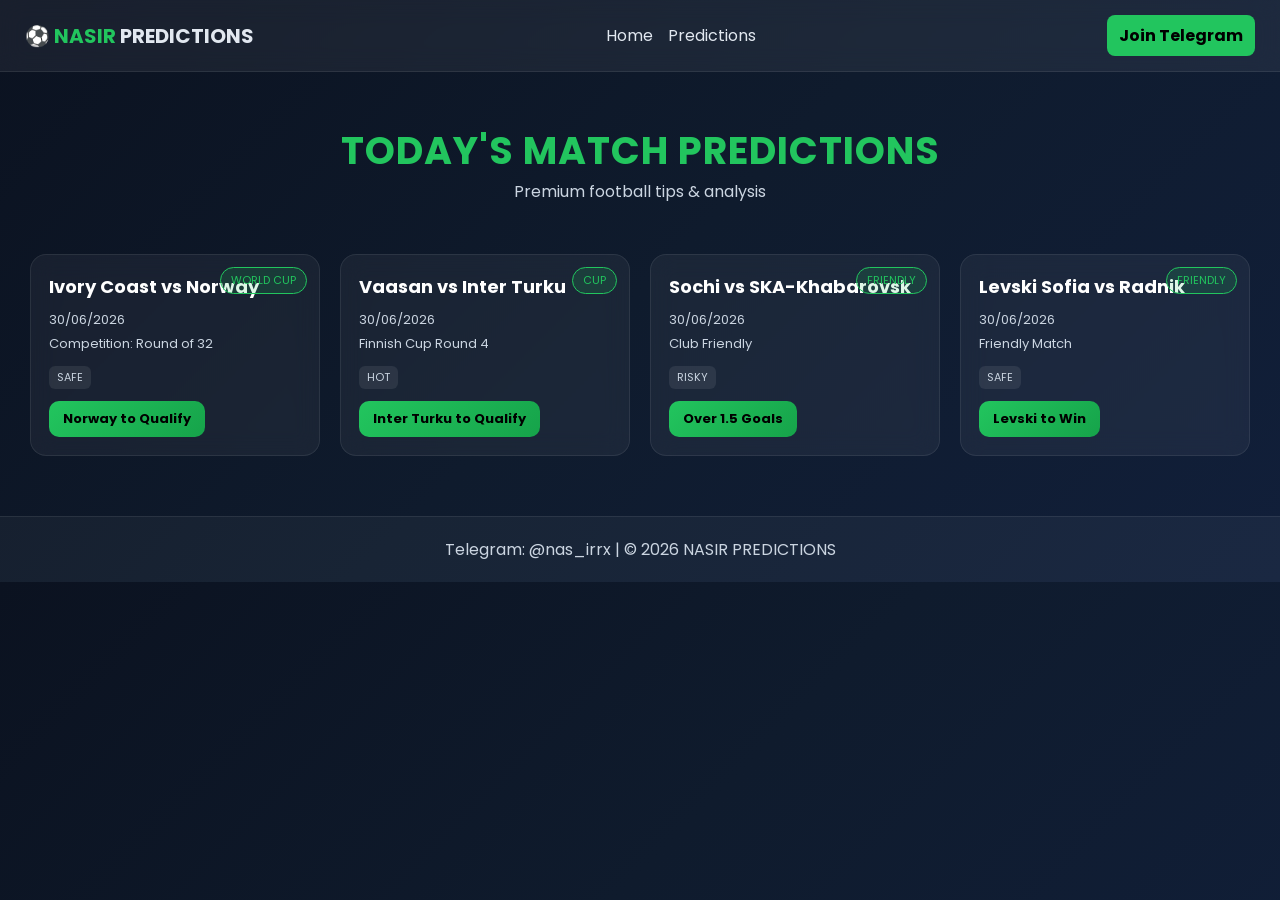
==== predictions.html @ 6f2b08a2 "Add files via upload" ====
<!DOCTYPE html>
<html lang="en">
<head>
<meta charset="UTF-8">
<meta name="viewport" content="width=device-width, initial-scale=1.0">
<title>Predictions - NASIR PREDICTIONS</title>

<link rel="stylesheet" href="style.css">

<link href="https://fonts.googleapis.com/css2?family=Poppins:wght@300;400;600;700;800&display=swap" rel="stylesheet">

<style>

body {
    background: linear-gradient(135deg, #0b1220, #0f1b2d, #111f3a);
}

/* TITLE */
.title {
    text-align: center;
    padding: 50px 20px 20px;
}

.title h1 {
    font-size: 38px;
    color: #22c55e;
    letter-spacing: 1px;
}

.title p {
    color: #cbd5e1;
}

/* GRID */
.container {
    display: grid;
    grid-template-columns: repeat(auto-fit, minmax(280px, 1fr));
    gap: 20px;
    padding: 30px;
}

/* CARD */
.match-card {
    background: rgba(255,255,255,0.05);
    border: 1px solid rgba(255,255,255,0.08);
    border-radius: 16px;
    padding: 18px;
    backdrop-filter: blur(12px);
    transition: 0.3s;
    position: relative;
    overflow: hidden;
}

.match-card:hover {
    transform: translateY(-6px);
    border-color: #22c55e;
}

/* TOP BADGE */
.badge {
    position: absolute;
    top: 12px;
    right: 12px;
    background: rgba(34,197,94,0.15);
    border: 1px solid #22c55e;
    color: #22c55e;
    padding: 4px 10px;
    font-size: 11px;
    border-radius: 20px;
}

/* MATCH NAME */
.match-card h3 {
    color: #ffffff;
    font-size: 18px;
    margin-bottom: 10px;
}

/* TEXT */
.match-card p {
    color: #cbd5e1;
    font-size: 13px;
    margin: 4px 0;
}

/* PICK BOX */
.pick {
    margin-top: 12px;
    display: inline-block;
    padding: 8px 14px;
    border-radius: 10px;
    background: linear-gradient(135deg, #22c55e, #16a34a);
    color: black;
    font-weight: bold;
    font-size: 13px;
}

/* SMALL TAGS */
.tag {
    display: inline-block;
    margin-top: 8px;
    font-size: 11px;
    padding: 3px 8px;
    border-radius: 6px;
    background: rgba(255,255,255,0.08);
    color: #cbd5e1;
}

/* FOOTER */
footer {
    text-align: center;
    padding: 20px;
    background: rgba(255,255,255,0.04);
    border-top: 1px solid rgba(255,255,255,0.08);
    color: #cbd5e1;
    margin-top: 30px;
}

/* MOBILE */
@media (max-width: 768px) {
    .title h1 {
        font-size: 26px;
    }
}

</style>

</head>

<body>

<header>

<div class="logo">
⚽ NASIR <span>PREDICTIONS</span>
</div>

<nav>
<a href="index.html">Home</a>
<a href="predictions.html">Predictions</a>
</nav>

<a href="https://t.me/nas_irrx" class="telegram">
Join Telegram
</a>

</header>

<section class="title">
<h1>TODAY'S MATCH PREDICTIONS</h1>
<p>Premium football tips & analysis</p>
</section>

<section class="container">

<!-- 1 -->
<div class="match-card">
<div class="badge">WORLD CUP</div>
<h3>Ivory Coast vs Norway</h3>
<p>30/06/2026</p>
<p>Competition: Round of 32</p>
<span class="tag">SAFE</span><br>
<span class="pick">Norway to Qualify</span>
</div>

<!-- 2 -->
<div class="match-card">
<div class="badge">CUP</div>
<h3>Vaasan vs Inter Turku</h3>
<p>30/06/2026</p>
<p>Finnish Cup Round 4</p>
<span class="tag">HOT</span><br>
<span class="pick">Inter Turku to Qualify</span>
</div>

<!-- 3 -->
<div class="match-card">
<div class="badge">FRIENDLY</div>
<h3>Sochi vs SKA-Khabarovsk</h3>
<p>30/06/2026</p>
<p>Club Friendly</p>
<span class="tag">RISKY</span><br>
<span class="pick">Over 1.5 Goals</span>
</div>

<!-- 4 -->
<div class="match-card">
<div class="badge">FRIENDLY</div>
<h3>Levski Sofia vs Radnik</h3>
<p>30/06/2026</p>
<p>Friendly Match</p>
<span class="tag">SAFE</span><br>
<span class="pick">Levski to Win</span>
</div>

</section>

<footer>
Telegram: @nas_irrx | © 2026 NASIR PREDICTIONS
</footer>

</body>
</html>
---- style.css ----
* {
    margin: 0;
    padding: 0;
    box-sizing: border-box;
    font-family: 'Poppins', sans-serif;
}

body {
    background: linear-gradient(135deg, #0b1220, #0f1b2d, #111f3a);
    color: #fff;
    overflow-x: hidden;
}

/* HEADER */
header {
    display: flex;
    justify-content: space-between;
    align-items: center;
    padding: 15px 25px;
    background: rgba(255,255,255,0.06);
    backdrop-filter: blur(12px);
    border-bottom: 1px solid rgba(255,255,255,0.08);
}

/* LOGO */
.logo {
    font-size: 20px;
    font-weight: 700;
    color: #22c55e;
}

.logo span {
    color: #e2e8f0;
}

/* NAV */
nav {
    display: flex;
    gap: 15px;
}

nav a {
    color: #e2e8f0;
    text-decoration: none;
}

nav a:hover {
    color: #22c55e;
}

/* TELEGRAM BUTTON */
.telegram {
    background: #22c55e;
    color: black;
    padding: 8px 12px;
    border-radius: 8px;
    text-decoration: none;
    font-weight: bold;
}

/* HERO */
.hero {
    text-align: center;
    padding: 90px 20px;
}

/* TEXT */
.hero h1 {
    font-size: 50px;
}

.hero p {
    color: #cbd5e1;
    max-width: 700px;
    margin: auto;
}

/* BUTTONS */
.btn, .btn2 {
    display: inline-block;
    margin: 10px;
    padding: 12px 20px;
    border-radius: 8px;
    text-decoration: none;
}

.btn {
    background: #22c55e;
    color: black;
}

.btn2 {
    border: 1px solid #22c55e;
    color: white;
}

/* STATS */
.stats {
    display: grid;
    grid-template-columns: repeat(4, 1fr);
    gap: 15px;
    padding: 40px 20px;
}

.card {
    background: rgba(255,255,255,0.06);
    padding: 20px;
    border-radius: 14px;
    text-align: center;
    border: 1px solid rgba(255,255,255,0.08);
}

/* FOOTER */
footer {
    text-align: center;
    padding: 20px;
    background: rgba(255,255,255,0.05);
    margin-top: 30px;
}

/* MOBILE */
@media (max-width: 768px) {

    header {
        flex-direction: column;
        text-align: center;
        gap: 10px;
    }

    nav {
        flex-direction: column;
    }

    .stats {
        grid-template-columns: repeat(2, 1fr);
    }

    .hero h1 {
        font-size: 32px;
    }
}
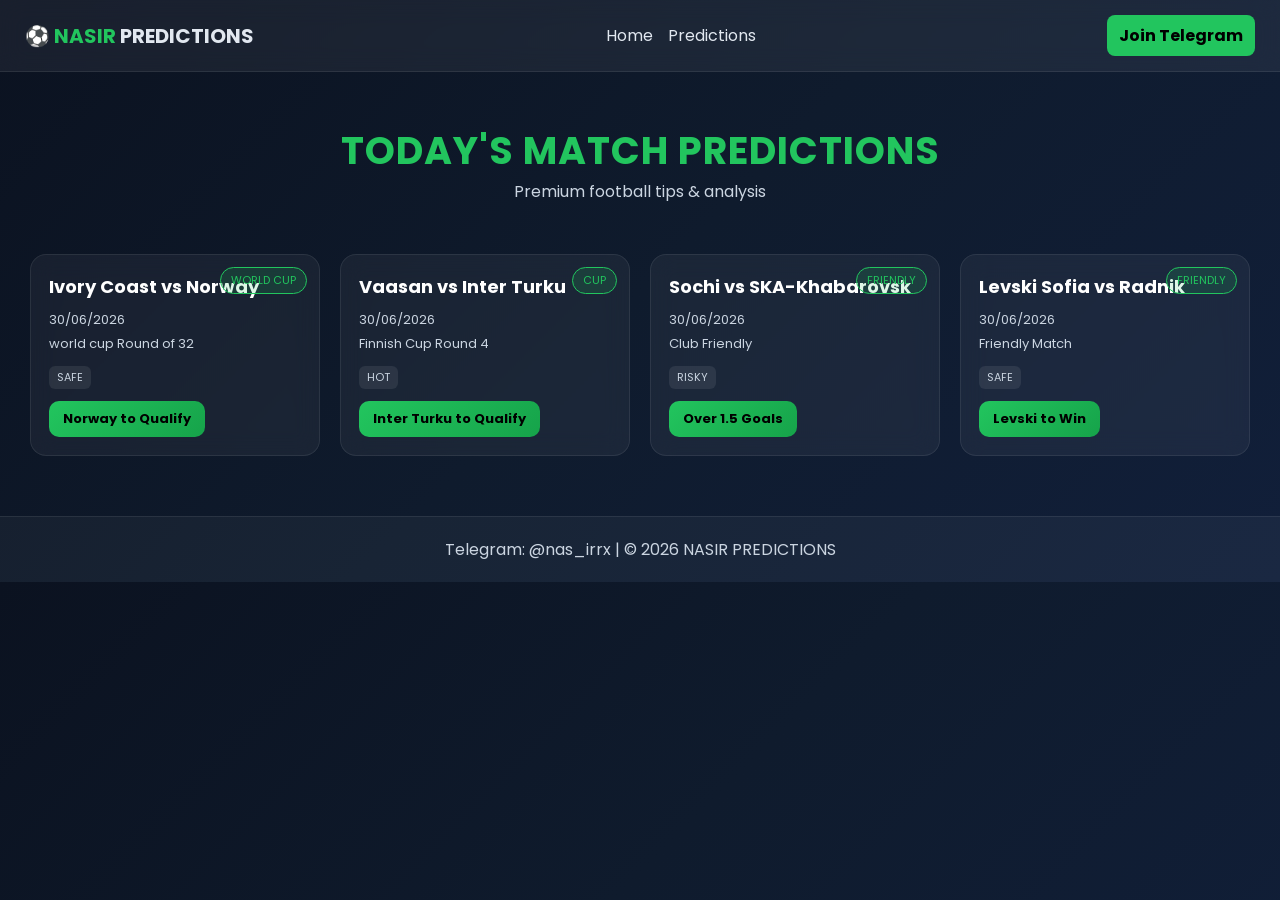
==== commit f232fbad: "Add files via upload" ====
--- a/predictions.html
+++ b/predictions.html
@@ -158,7 +158,7 @@
 <div class="badge">WORLD CUP</div>
 <h3>Ivory Coast vs Norway</h3>
 <p>30/06/2026</p>
-<p>Competition: Round of 32</p>
+<p>world cup Round of 32</p>
 <span class="tag">SAFE</span><br>
 <span class="pick">Norway to Qualify</span>
 </div>
